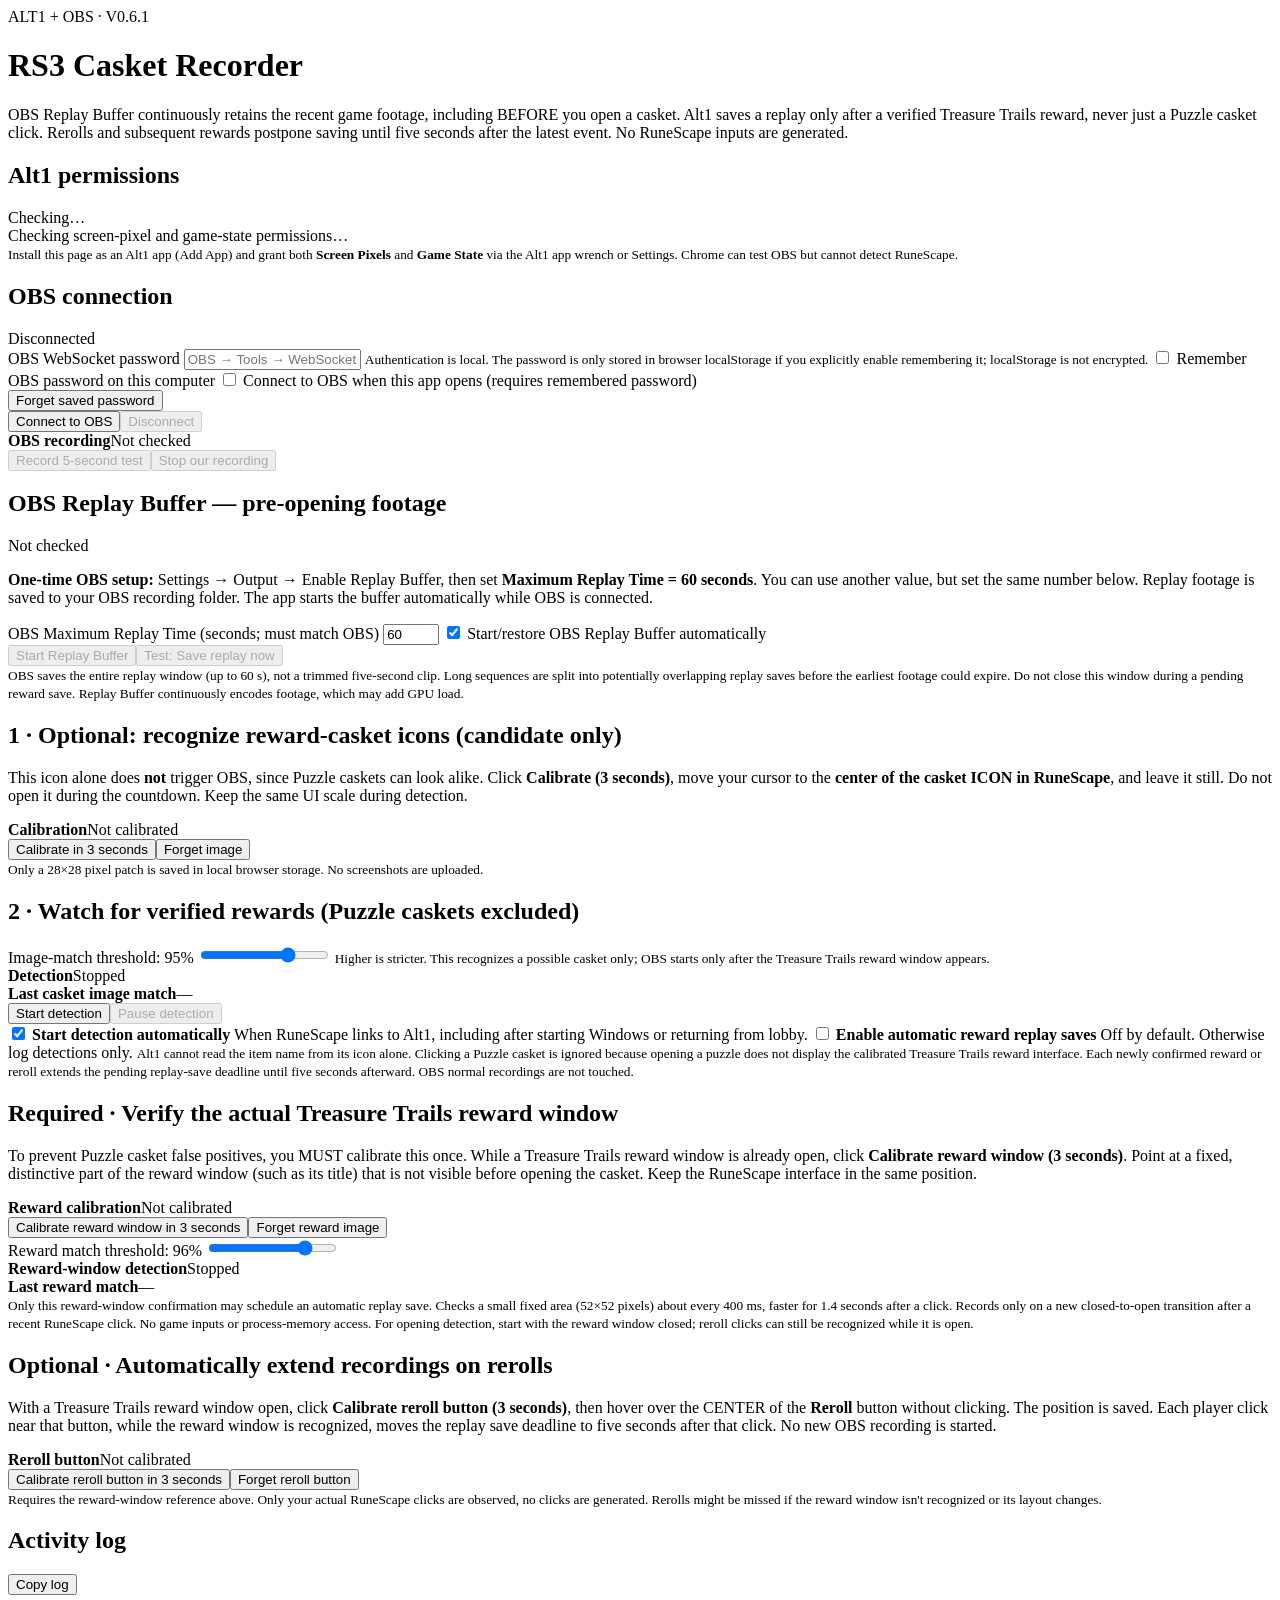
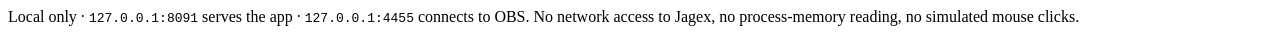
==== index.html @ 1f519b09 "feat: add Alt1 application pages and configuration" ====
<!doctype html>
<!-- launcher-build-v0.6.1 -->
<html lang="en">
<head>
  <meta charset="utf-8">
  <meta name="viewport" content="width=device-width, initial-scale=1">
  <meta http-equiv="Content-Security-Policy" content="default-src 'self'; connect-src 'self' ws://127.0.0.1:4455; script-src 'self'; style-src 'self'; img-src 'self' data:; base-uri 'none'; form-action 'none'">
  <title>RS3 OBS Casket Recorder · v0.6.1</title>
  <link rel="icon" href="icon.png"><link rel="stylesheet" href="style-v0.6.1.css">
  <script src="detector-v0.6.1.js" defer></script><script src="app-v0.6.1.js" defer></script>
</head>
<body>
<main>
  <header>
    <div class="eyebrow">ALT1 + OBS · V0.6.1</div>
    <h1>RS3 Casket Recorder</h1>
    <p>OBS Replay Buffer continuously retains the recent game footage, including BEFORE you open a casket. Alt1 saves a replay only after a verified Treasure Trails reward, never just a Puzzle casket click. Rerolls and subsequent rewards postpone saving until five seconds after the latest event. No RuneScape inputs are generated.</p>
  </header>
  <section class="panel">
    <div class="statusline"><h2>Alt1 permissions</h2><span id="altstatus" class="status disconnected">Checking…</span></div>
    <div id="permissions" class="muted compact">Checking screen-pixel and game-state permissions…</div>
    <small>Install this page as an Alt1 app (Add App) and grant both <strong>Screen Pixels</strong> and <strong>Game State</strong> via the Alt1 app wrench or Settings. Chrome can test OBS but cannot detect RuneScape.</small>
  </section>
  <section class="panel">
    <div class="statusline"><h2>OBS connection</h2><span id="status" class="status disconnected">Disconnected</span></div>
    <label for="password">OBS WebSocket password</label>
    <input type="password" id="password" autocomplete="off" placeholder="OBS → Tools → WebSocket Server Settings">
    <small>Authentication is local. The password is only stored in browser localStorage if you explicitly enable remembering it; localStorage is not encrypted.</small>
    <label class="checkrow"><input type="checkbox" id="rememberPassword"> <span>Remember OBS password on this computer</span></label>
    <label class="checkrow"><input type="checkbox" id="autoConnect"> <span>Connect to OBS when this app opens (requires remembered password)</span></label>
    <div class="buttons"><button id="forgetPassword" class="secondary">Forget saved password</button></div>
    <div class="buttons"><button id="connect">Connect to OBS</button><button id="disconnect" class="secondary" disabled>Disconnect</button></div>
    <div class="statusline statusafter"><strong>OBS recording</strong><span id="recordState" class="muted">Not checked</span></div>
    <div class="buttons"><button id="test" class="secondary" disabled>Record 5-second test</button><button id="stop" class="danger" disabled>Stop our recording</button></div>
  </section>
  <section class="panel">
    <div class="statusline"><h2>OBS Replay Buffer — pre-opening footage</h2><span id="bufferStatus" class="status disconnected">Not checked</span></div>
    <p><strong>One-time OBS setup:</strong> Settings → Output → Enable Replay Buffer, then set <strong>Maximum Replay Time = 60 seconds</strong>. You can use another value, but set the same number below. Replay footage is saved to your OBS recording folder. The app starts the buffer automatically while OBS is connected.</p>
    <label for="replaySeconds">OBS Maximum Replay Time (seconds; must match OBS)</label>
    <input id="replaySeconds" type="number" min="20" max="180" step="1" value="60">
    <label class="checkrow"><input id="autoBuffer" type="checkbox" checked> <span>Start/restore OBS Replay Buffer automatically</span></label>
    <div class="buttons"><button id="bufferStart" class="secondary" disabled>Start Replay Buffer</button><button id="bufferSaveTest" class="secondary" disabled>Test: Save replay now</button></div>
    <small>OBS saves the entire replay window (up to 60 s), not a trimmed five-second clip. Long sequences are split into potentially overlapping replay saves before the earliest footage could expire. Do not close this window during a pending reward save. Replay Buffer continuously encodes footage, which may add GPU load.</small>
  </section>
  <section class="panel">
    <h2>1 · Optional: recognize reward-casket icons (candidate only)</h2>
    <p>This icon alone does <strong>not</strong> trigger OBS, since Puzzle caskets can look alike. Click <strong>Calibrate (3 seconds)</strong>, move your cursor to the <strong>center of the casket ICON in RuneScape</strong>, and leave it still. Do not open it during the countdown. Keep the same UI scale during detection.</p>
    <div class="statusline"><strong>Calibration</strong><span id="calstatus" class="muted">Not calibrated</span></div>
    <div class="buttons"><button id="calibrate">Calibrate in 3 seconds</button><button id="clear" class="secondary">Forget image</button></div>
    <small>Only a 28×28 pixel patch is saved in local browser storage. No screenshots are uploaded.</small>
  </section>
  <section class="panel">
    <h2>2 · Watch for verified rewards (Puzzle caskets excluded)</h2>
    <label for="threshold">Image-match threshold: <output id="thresholdNumber">95%</output></label>
    <input id="threshold" type="range" min="85" max="99" step="1" value="95">
    <small>Higher is stricter. This recognizes a possible casket only; OBS starts only after the Treasure Trails reward window appears.</small>
    <div class="statusline"><strong>Detection</strong><span id="detectStatus" class="muted">Stopped</span></div>
    <div class="statusline"><strong>Last casket image match</strong><span id="confidence" class="muted">—</span></div>
    <div class="buttons"><button id="watch">Start detection</button><button id="unwatch" class="secondary" disabled>Pause detection</button></div>
    <label class="checkrow"><input id="autoWatch" type="checkbox" checked> <span><strong>Start detection automatically</strong> <span class="muted">When RuneScape links to Alt1, including after starting Windows or returning from lobby.</span></span></label>
    <label class="checkrow"><input id="liveRecord" type="checkbox"> <span><strong>Enable automatic reward replay saves</strong> <span class="muted">Off by default. Otherwise log detections only.</span></span></label>
    <small>Alt1 cannot read the item name from its icon alone. Clicking a Puzzle casket is ignored because opening a puzzle does not display the calibrated Treasure Trails reward interface. Each newly confirmed reward or reroll extends the pending replay-save deadline until five seconds afterward. OBS normal recordings are not touched.</small>
  </section>
  <section class="panel">
    <h2>Required · Verify the actual Treasure Trails reward window</h2>
    <p>To prevent Puzzle casket false positives, you MUST calibrate this once. While a Treasure Trails reward window is already open, click <strong>Calibrate reward window (3 seconds)</strong>. Point at a fixed, distinctive part of the reward window (such as its title) that is not visible before opening the casket. Keep the RuneScape interface in the same position.</p>
    <div class="statusline"><strong>Reward calibration</strong><span id="rewardStatus" class="muted">Not calibrated</span></div>
    <div class="buttons"><button id="rewardCalibrate">Calibrate reward window in 3 seconds</button><button id="rewardClear" class="secondary">Forget reward image</button></div>
    <label for="rewardThreshold">Reward match threshold: <output id="rewardThresholdNumber">96%</output></label>
    <input type="range" id="rewardThreshold" min="85" max="99" value="96" step="1">
    <div class="statusline"><strong>Reward-window detection</strong><span class="muted" id="rewardDetectStatus">Stopped</span></div><div class="statusline"><strong>Last reward match</strong><span class="muted" id="rewardConfidence">—</span></div>
    <small>Only this reward-window confirmation may schedule an automatic replay save. Checks a small fixed area (52×52 pixels) about every 400 ms, faster for 1.4 seconds after a click. Records only on a new closed-to-open transition after a recent RuneScape click. No game inputs or process-memory access. For opening detection, start with the reward window closed; reroll clicks can still be recognized while it is open.</small>
  </section>
  <section class="panel">
    <h2>Optional · Automatically extend recordings on rerolls</h2>
    <p>With a Treasure Trails reward window open, click <strong>Calibrate reroll button (3 seconds)</strong>, then hover over the CENTER of the <strong>Reroll</strong> button without clicking. The position is saved. Each player click near that button, while the reward window is recognized, moves the replay save deadline to five seconds after that click. No new OBS recording is started.</p>
    <div class="statusline"><strong>Reroll button</strong><span class="muted" id="rerollStatus">Not calibrated</span></div>
    <div class="buttons"><button id="rerollCalibrate">Calibrate reroll button in 3 seconds</button><button id="rerollClear" class="secondary">Forget reroll button</button></div>
    <small>Requires the reward-window reference above. Only your actual RuneScape clicks are observed, no clicks are generated. Rerolls might be missed if the reward window isn't recognized or its layout changes.</small>
  </section>
  <section class="panel">
    <div class="statusline"><h2>Activity log</h2><button id="copy" class="secondary small">Copy log</button></div>
    <pre id="log" aria-live="polite"></pre>
  </section>
  <footer>Local only · <code>127.0.0.1:8091</code> serves the app · <code>127.0.0.1:4455</code> connects to OBS. No network access to Jagex, no process-memory reading, no simulated mouse clicks.</footer>
</main>
</body></html>
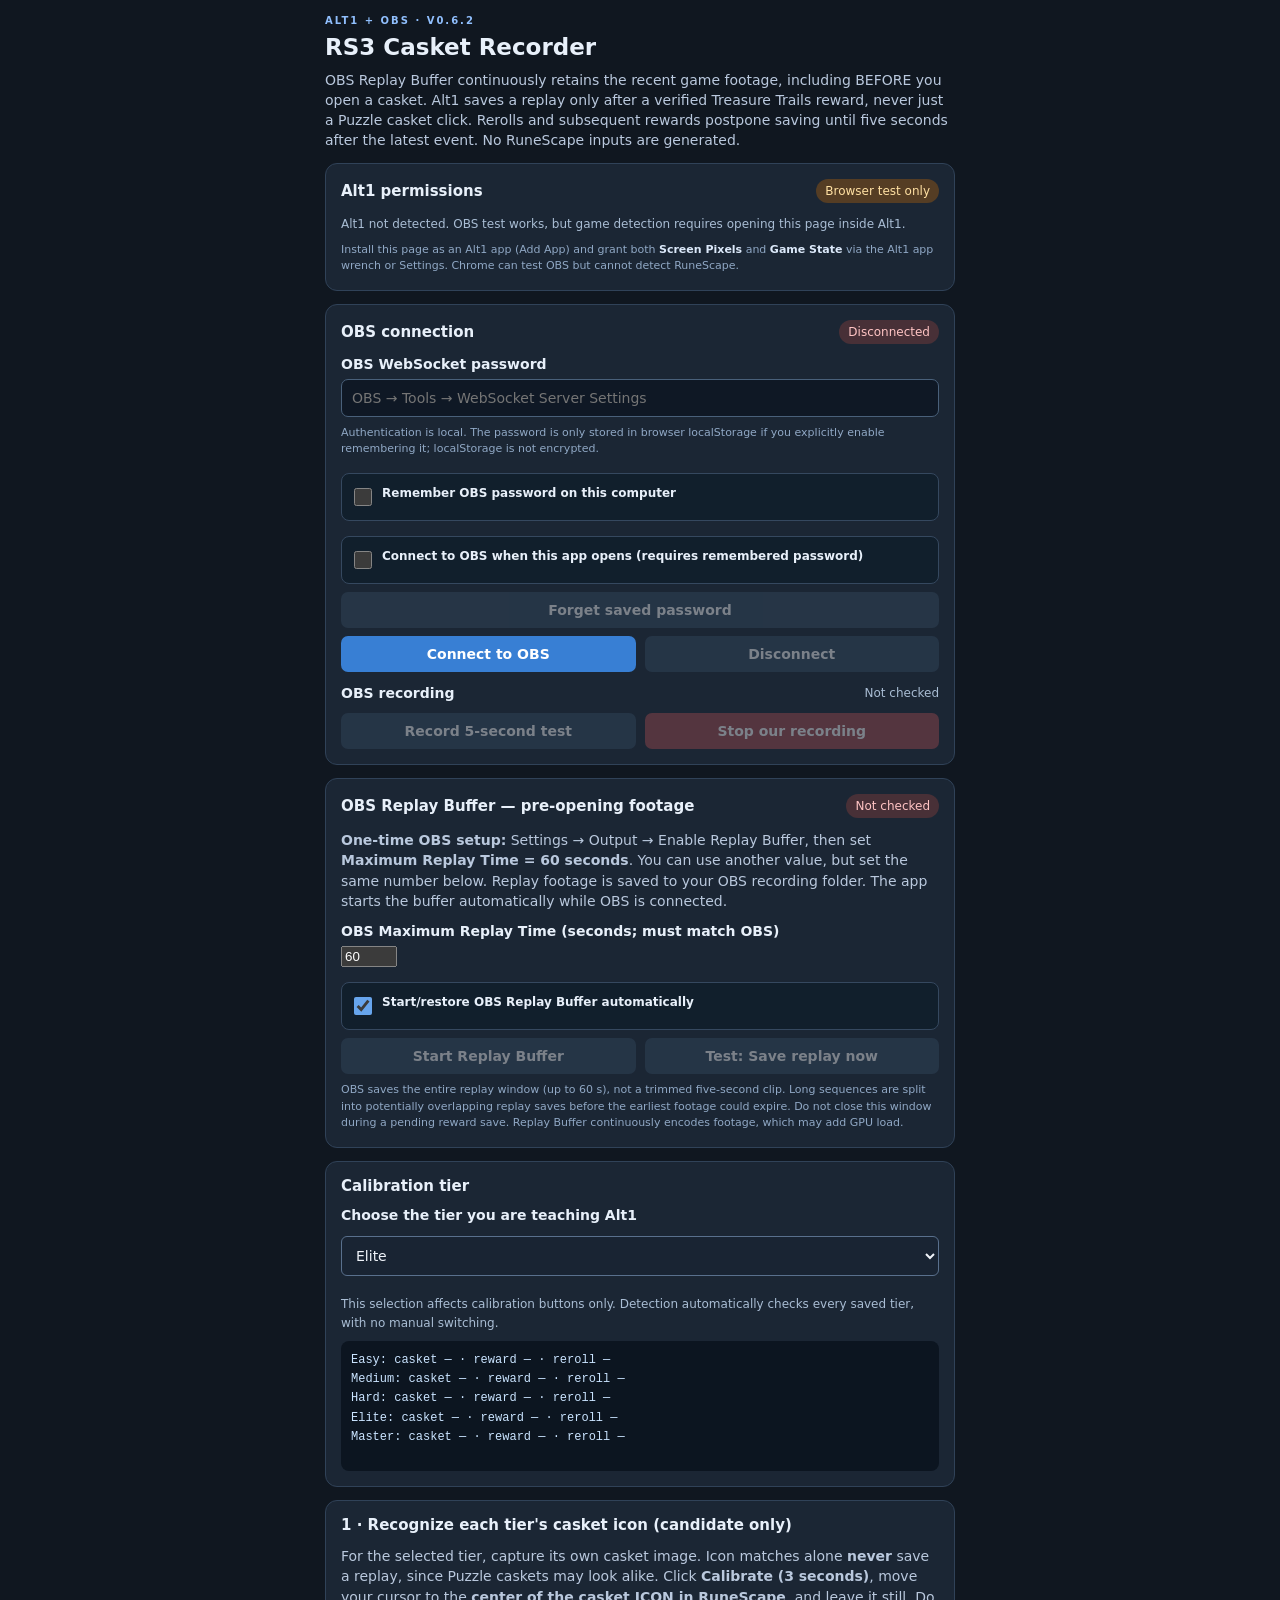
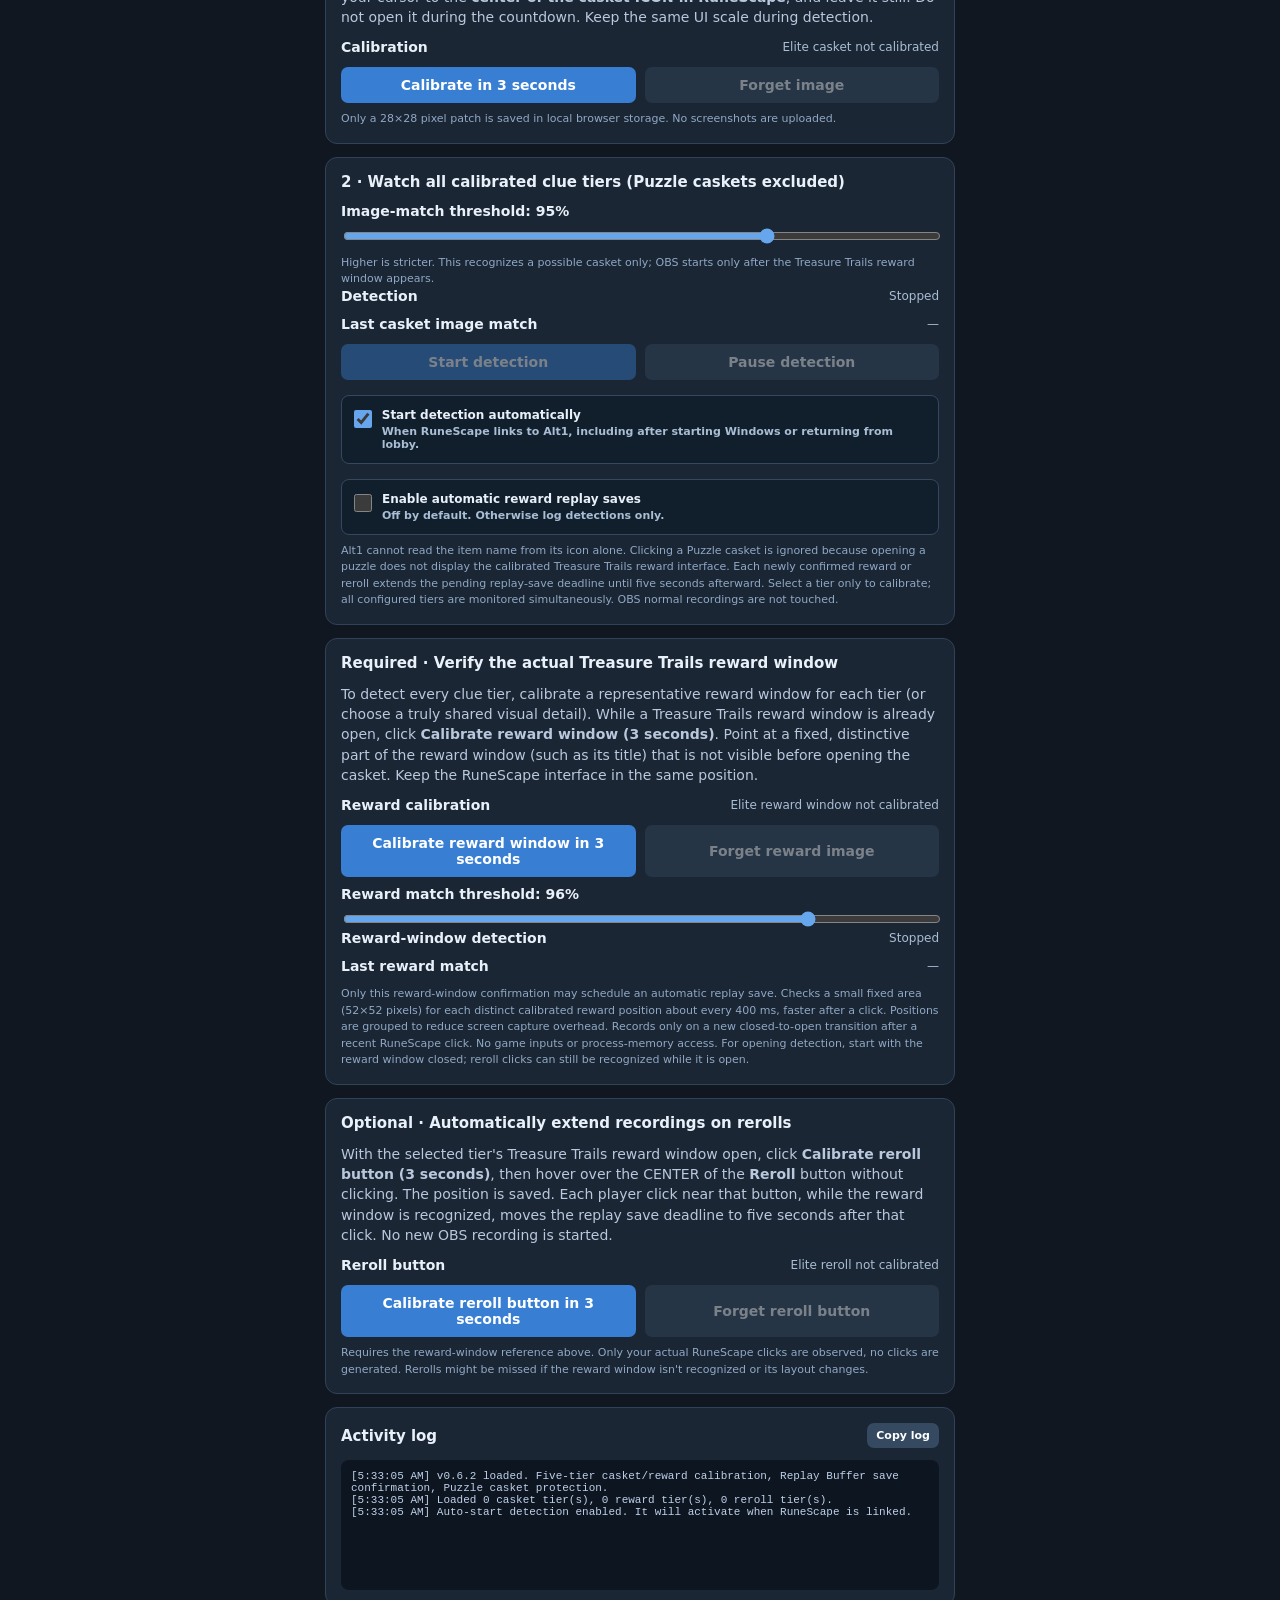
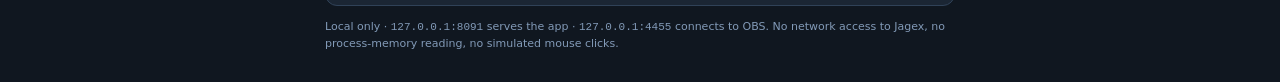
==== commit 2e1153ad: "Release v0.6.2 - Multi-tier clue casket support" ====
--- a/index.html
+++ b/index.html
@@ -1,18 +1,18 @@
 <!doctype html>
-<!-- launcher-build-v0.6.1 -->
+<!-- launcher-build-v0.6.2 -->
 <html lang="en">
 <head>
   <meta charset="utf-8">
   <meta name="viewport" content="width=device-width, initial-scale=1">
   <meta http-equiv="Content-Security-Policy" content="default-src 'self'; connect-src 'self' ws://127.0.0.1:4455; script-src 'self'; style-src 'self'; img-src 'self' data:; base-uri 'none'; form-action 'none'">
-  <title>RS3 OBS Casket Recorder · v0.6.1</title>
-  <link rel="icon" href="icon.png"><link rel="stylesheet" href="style-v0.6.1.css">
-  <script src="detector-v0.6.1.js" defer></script><script src="app-v0.6.1.js" defer></script>
+  <title>RS3 OBS Casket Recorder · v0.6.2</title>
+  <link rel="icon" href="icon.png"><link rel="stylesheet" href="style-v0.6.2.css">
+  <script src="detector-v0.6.2.js" defer></script><script src="app-v0.6.2.js" defer></script>
 </head>
 <body>
 <main>
   <header>
-    <div class="eyebrow">ALT1 + OBS · V0.6.1</div>
+    <div class="eyebrow">ALT1 + OBS · V0.6.2</div>
     <h1>RS3 Casket Recorder</h1>
     <p>OBS Replay Buffer continuously retains the recent game footage, including BEFORE you open a casket. Alt1 saves a replay only after a verified Treasure Trails reward, never just a Puzzle casket click. Rerolls and subsequent rewards postpone saving until five seconds after the latest event. No RuneScape inputs are generated.</p>
   </header>
@@ -43,14 +43,23 @@
     <small>OBS saves the entire replay window (up to 60 s), not a trimmed five-second clip. Long sequences are split into potentially overlapping replay saves before the earliest footage could expire. Do not close this window during a pending reward save. Replay Buffer continuously encodes footage, which may add GPU load.</small>
   </section>
   <section class="panel">
-    <h2>1 · Optional: recognize reward-casket icons (candidate only)</h2>
-    <p>This icon alone does <strong>not</strong> trigger OBS, since Puzzle caskets can look alike. Click <strong>Calibrate (3 seconds)</strong>, move your cursor to the <strong>center of the casket ICON in RuneScape</strong>, and leave it still. Do not open it during the countdown. Keep the same UI scale during detection.</p>
+    <h2>Calibration tier</h2>
+    <label for="tierSelect">Choose the tier you are teaching Alt1</label>
+    <select id="tierSelect">
+      <option value="easy">Easy</option><option value="medium">Medium</option><option value="hard">Hard</option><option value="elite" selected>Elite</option><option value="master">Master</option>
+    </select>
+    <p class="muted compact">This selection affects calibration buttons only. Detection automatically checks every saved tier, with no manual switching.</p>
+    <pre id="tierSummary" class="tier-summary">Loading saved tier calibrations…</pre>
+  </section>
+  <section class="panel">
+    <h2>1 · Recognize each tier's casket icon (candidate only)</h2>
+    <p>For the selected tier, capture its own casket image. Icon matches alone <strong>never</strong> save a replay, since Puzzle caskets may look alike. Click <strong>Calibrate (3 seconds)</strong>, move your cursor to the <strong>center of the casket ICON in RuneScape</strong>, and leave it still. Do not open it during the countdown. Keep the same UI scale during detection.</p>
     <div class="statusline"><strong>Calibration</strong><span id="calstatus" class="muted">Not calibrated</span></div>
     <div class="buttons"><button id="calibrate">Calibrate in 3 seconds</button><button id="clear" class="secondary">Forget image</button></div>
     <small>Only a 28×28 pixel patch is saved in local browser storage. No screenshots are uploaded.</small>
   </section>
   <section class="panel">
-    <h2>2 · Watch for verified rewards (Puzzle caskets excluded)</h2>
+    <h2>2 · Watch all calibrated clue tiers (Puzzle caskets excluded)</h2>
     <label for="threshold">Image-match threshold: <output id="thresholdNumber">95%</output></label>
     <input id="threshold" type="range" min="85" max="99" step="1" value="95">
     <small>Higher is stricter. This recognizes a possible casket only; OBS starts only after the Treasure Trails reward window appears.</small>
@@ -59,21 +68,21 @@
     <div class="buttons"><button id="watch">Start detection</button><button id="unwatch" class="secondary" disabled>Pause detection</button></div>
     <label class="checkrow"><input id="autoWatch" type="checkbox" checked> <span><strong>Start detection automatically</strong> <span class="muted">When RuneScape links to Alt1, including after starting Windows or returning from lobby.</span></span></label>
     <label class="checkrow"><input id="liveRecord" type="checkbox"> <span><strong>Enable automatic reward replay saves</strong> <span class="muted">Off by default. Otherwise log detections only.</span></span></label>
-    <small>Alt1 cannot read the item name from its icon alone. Clicking a Puzzle casket is ignored because opening a puzzle does not display the calibrated Treasure Trails reward interface. Each newly confirmed reward or reroll extends the pending replay-save deadline until five seconds afterward. OBS normal recordings are not touched.</small>
+    <small>Alt1 cannot read the item name from its icon alone. Clicking a Puzzle casket is ignored because opening a puzzle does not display the calibrated Treasure Trails reward interface. Each newly confirmed reward or reroll extends the pending replay-save deadline until five seconds afterward. Select a tier only to calibrate; all configured tiers are monitored simultaneously. OBS normal recordings are not touched.</small>
   </section>
   <section class="panel">
     <h2>Required · Verify the actual Treasure Trails reward window</h2>
-    <p>To prevent Puzzle casket false positives, you MUST calibrate this once. While a Treasure Trails reward window is already open, click <strong>Calibrate reward window (3 seconds)</strong>. Point at a fixed, distinctive part of the reward window (such as its title) that is not visible before opening the casket. Keep the RuneScape interface in the same position.</p>
+    <p>To detect every clue tier, calibrate a representative reward window for each tier (or choose a truly shared visual detail). While a Treasure Trails reward window is already open, click <strong>Calibrate reward window (3 seconds)</strong>. Point at a fixed, distinctive part of the reward window (such as its title) that is not visible before opening the casket. Keep the RuneScape interface in the same position.</p>
     <div class="statusline"><strong>Reward calibration</strong><span id="rewardStatus" class="muted">Not calibrated</span></div>
     <div class="buttons"><button id="rewardCalibrate">Calibrate reward window in 3 seconds</button><button id="rewardClear" class="secondary">Forget reward image</button></div>
     <label for="rewardThreshold">Reward match threshold: <output id="rewardThresholdNumber">96%</output></label>
     <input type="range" id="rewardThreshold" min="85" max="99" value="96" step="1">
     <div class="statusline"><strong>Reward-window detection</strong><span class="muted" id="rewardDetectStatus">Stopped</span></div><div class="statusline"><strong>Last reward match</strong><span class="muted" id="rewardConfidence">—</span></div>
-    <small>Only this reward-window confirmation may schedule an automatic replay save. Checks a small fixed area (52×52 pixels) about every 400 ms, faster for 1.4 seconds after a click. Records only on a new closed-to-open transition after a recent RuneScape click. No game inputs or process-memory access. For opening detection, start with the reward window closed; reroll clicks can still be recognized while it is open.</small>
+    <small>Only this reward-window confirmation may schedule an automatic replay save. Checks a small fixed area (52×52 pixels) for each distinct calibrated reward position about every 400 ms, faster after a click. Positions are grouped to reduce screen capture overhead. Records only on a new closed-to-open transition after a recent RuneScape click. No game inputs or process-memory access. For opening detection, start with the reward window closed; reroll clicks can still be recognized while it is open.</small>
   </section>
   <section class="panel">
     <h2>Optional · Automatically extend recordings on rerolls</h2>
-    <p>With a Treasure Trails reward window open, click <strong>Calibrate reroll button (3 seconds)</strong>, then hover over the CENTER of the <strong>Reroll</strong> button without clicking. The position is saved. Each player click near that button, while the reward window is recognized, moves the replay save deadline to five seconds after that click. No new OBS recording is started.</p>
+    <p>With the selected tier's Treasure Trails reward window open, click <strong>Calibrate reroll button (3 seconds)</strong>, then hover over the CENTER of the <strong>Reroll</strong> button without clicking. The position is saved. Each player click near that button, while the reward window is recognized, moves the replay save deadline to five seconds after that click. No new OBS recording is started.</p>
     <div class="statusline"><strong>Reroll button</strong><span class="muted" id="rerollStatus">Not calibrated</span></div>
     <div class="buttons"><button id="rerollCalibrate">Calibrate reroll button in 3 seconds</button><button id="rerollClear" class="secondary">Forget reroll button</button></div>
     <small>Requires the reward-window reference above. Only your actual RuneScape clicks are observed, no clicks are generated. Rerolls might be missed if the reward window isn't recognized or its layout changes.</small>
@@ -84,4 +93,4 @@
   </section>
   <footer>Local only · <code>127.0.0.1:8091</code> serves the app · <code>127.0.0.1:4455</code> connects to OBS. No network access to Jagex, no process-memory reading, no simulated mouse clicks.</footer>
 </main>
-</body></html>+</body></html>
--- a/style-v0.6.2.css
+++ b/style-v0.6.2.css
@@ -0,0 +1,5 @@
+:root{color-scheme:dark;font-family:Segoe UI,system-ui,Arial,sans-serif;background:#101720;color:#e8f0fa;font-size:14px}*{box-sizing:border-box}body{margin:0}main{max-width:660px;padding:15px;margin:auto}.eyebrow{color:#90bffd;letter-spacing:2px;font-size:10px;font-weight:800}h1{font-size:23px;line-height:1.2;margin:8px 0}h2{margin:0 0 12px;font-size:15px}p{color:#b9c8dd;line-height:1.45;margin:7px 0 12px}.panel{background:#1b2634;border:1px solid #304258;border-radius:12px;padding:15px;margin:0 0 13px}.statusline{display:flex;justify-content:space-between;gap:12px;align-items:center;margin-bottom:12px}.statusline h2{margin:0}.statusafter{margin-top:13px}.muted{color:#a9bdd4;font-size:12px}.compact{line-height:1.6;margin-bottom:8px}.status{font-size:12px;padding:5px 9px;border-radius:16px;background:#483037;color:#ffc4c4;white-space:nowrap}.status.connected{background:#204b37;color:#a5f6ca}.status.connecting{background:#52411b;color:#ffe0a3}.status.armed{background:#1f4b39;color:#a5f6ca}.status.warn{background:#553d24;color:#ffe0a3}label{font-weight:650;display:block;margin:9px 0 7px}input[type=password]{width:100%;background:#0f1825;border:1px solid #49607a;padding:10px;border-radius:7px;color:#fff;font:inherit}input:focus{outline:2px solid #5d9fec}input[type=range]{width:100%;accent-color:#66a6ed}.buttons{display:flex;gap:9px;margin-top:8px}button{flex:1;border:0;border-radius:7px;padding:10px 11px;background:#387fd4;color:white;cursor:pointer;font:inherit;font-weight:700}button.secondary{background:#354a61}button.danger{background:#a34a50}button:disabled{opacity:.42;cursor:not-allowed}button:hover:not(:disabled){filter:brightness(1.13)}button.small{flex:0 0 auto;padding:6px 9px;font-size:11px}small{color:#90a8c5;font-size:11px;line-height:1.5;display:block;margin:8px 0 0}small strong{color:#dce9fa}pre{white-space:pre-wrap;overflow:auto;word-break:break-word;max-height:220px;min-height:130px;background:#0c1520;padding:10px;border-radius:8px;font-size:11px;color:#bfd0e8;margin:0}.checkrow{background:#111f2c;border:1px solid #35485f;border-radius:8px;padding:12px;display:flex;align-items:flex-start;gap:10px;margin-top:15px}.checkrow input{width:18px;height:18px;accent-color:#67a5ed;margin:2px 0}.checkrow span{font-size:12px}.checkrow .muted{display:block;margin-top:3px;font-size:11px}footer{color:#829ab7;font-size:11px;line-height:1.5;padding-bottom:15px}
+
+/* v0.6.2 multi-tier setup */
+select { width:100%; background:#192433; color:#f0f4fa; border:1px solid #59708d; border-radius:6px; padding:10px; font:inherit; margin:6px 0 12px; }
+.tier-summary { white-space:pre-wrap; font-size:12px; line-height:1.6; color:#cae4ff; max-height:none; }
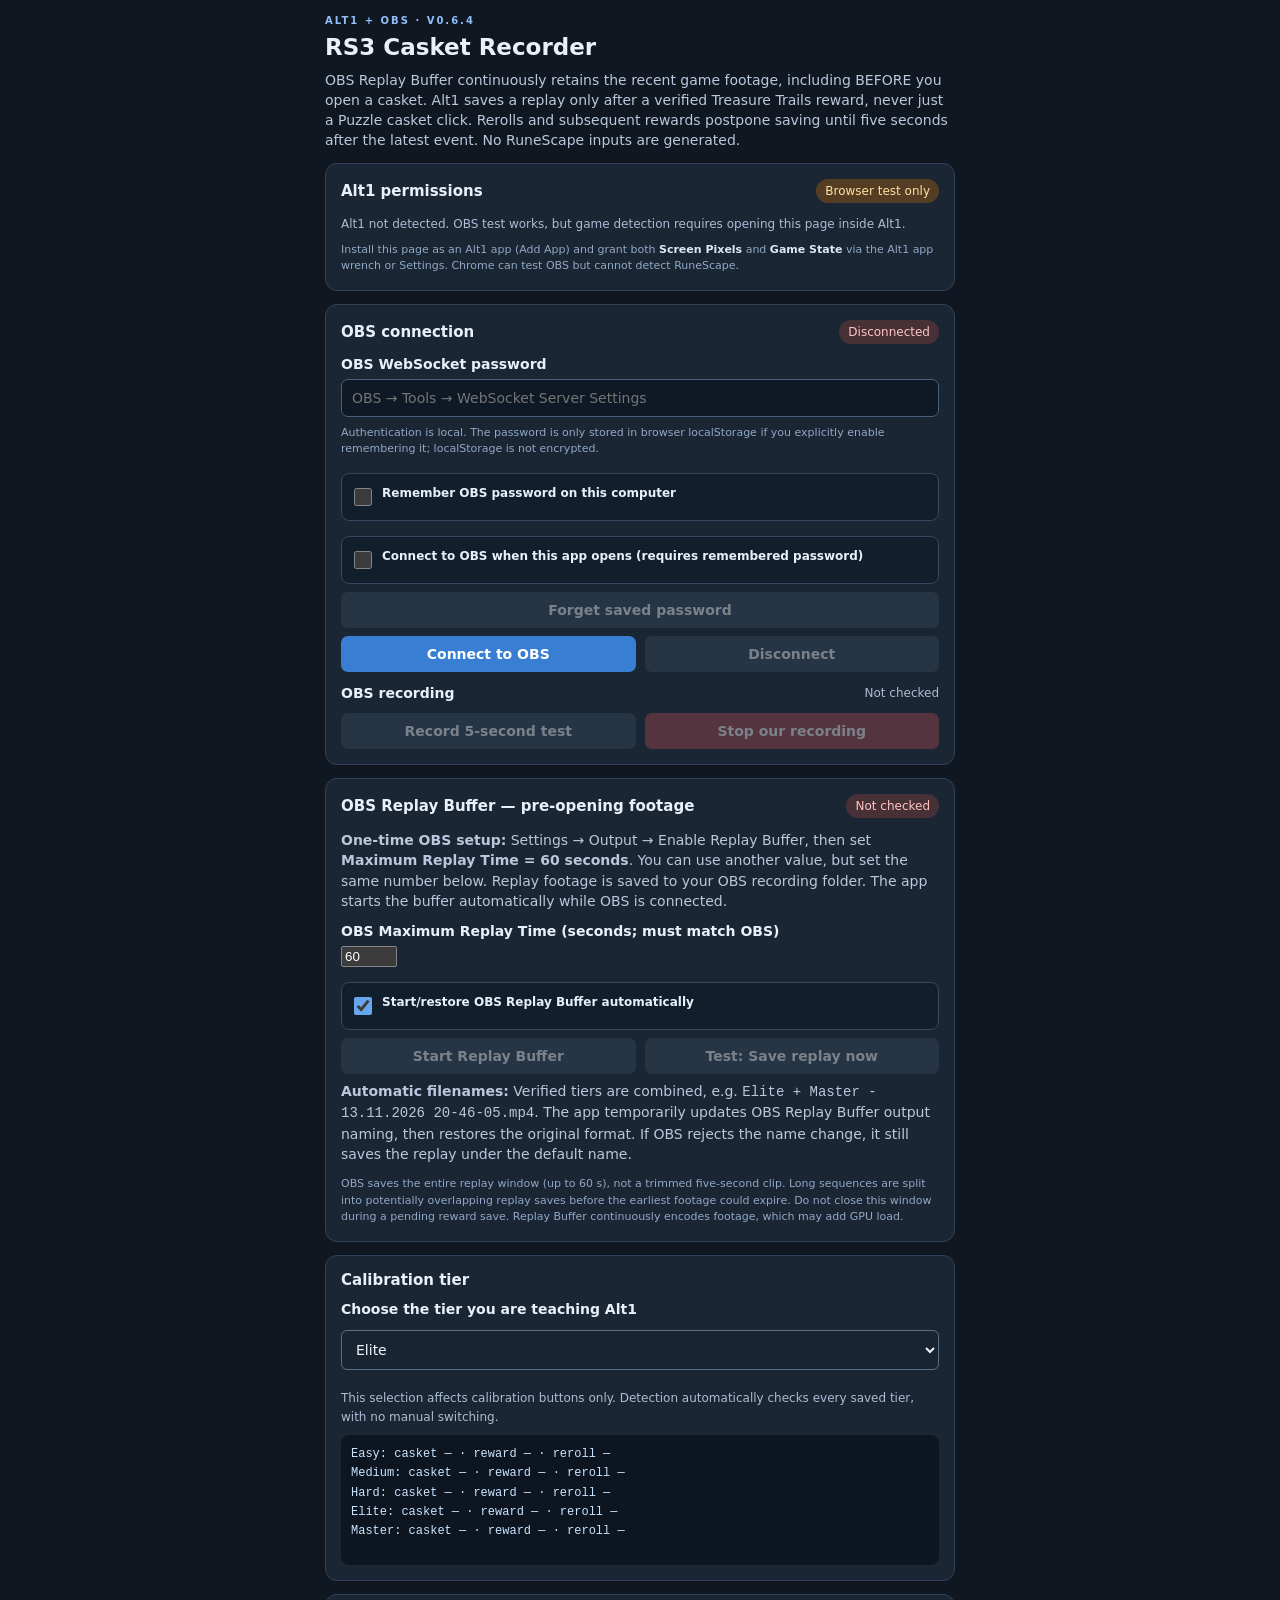
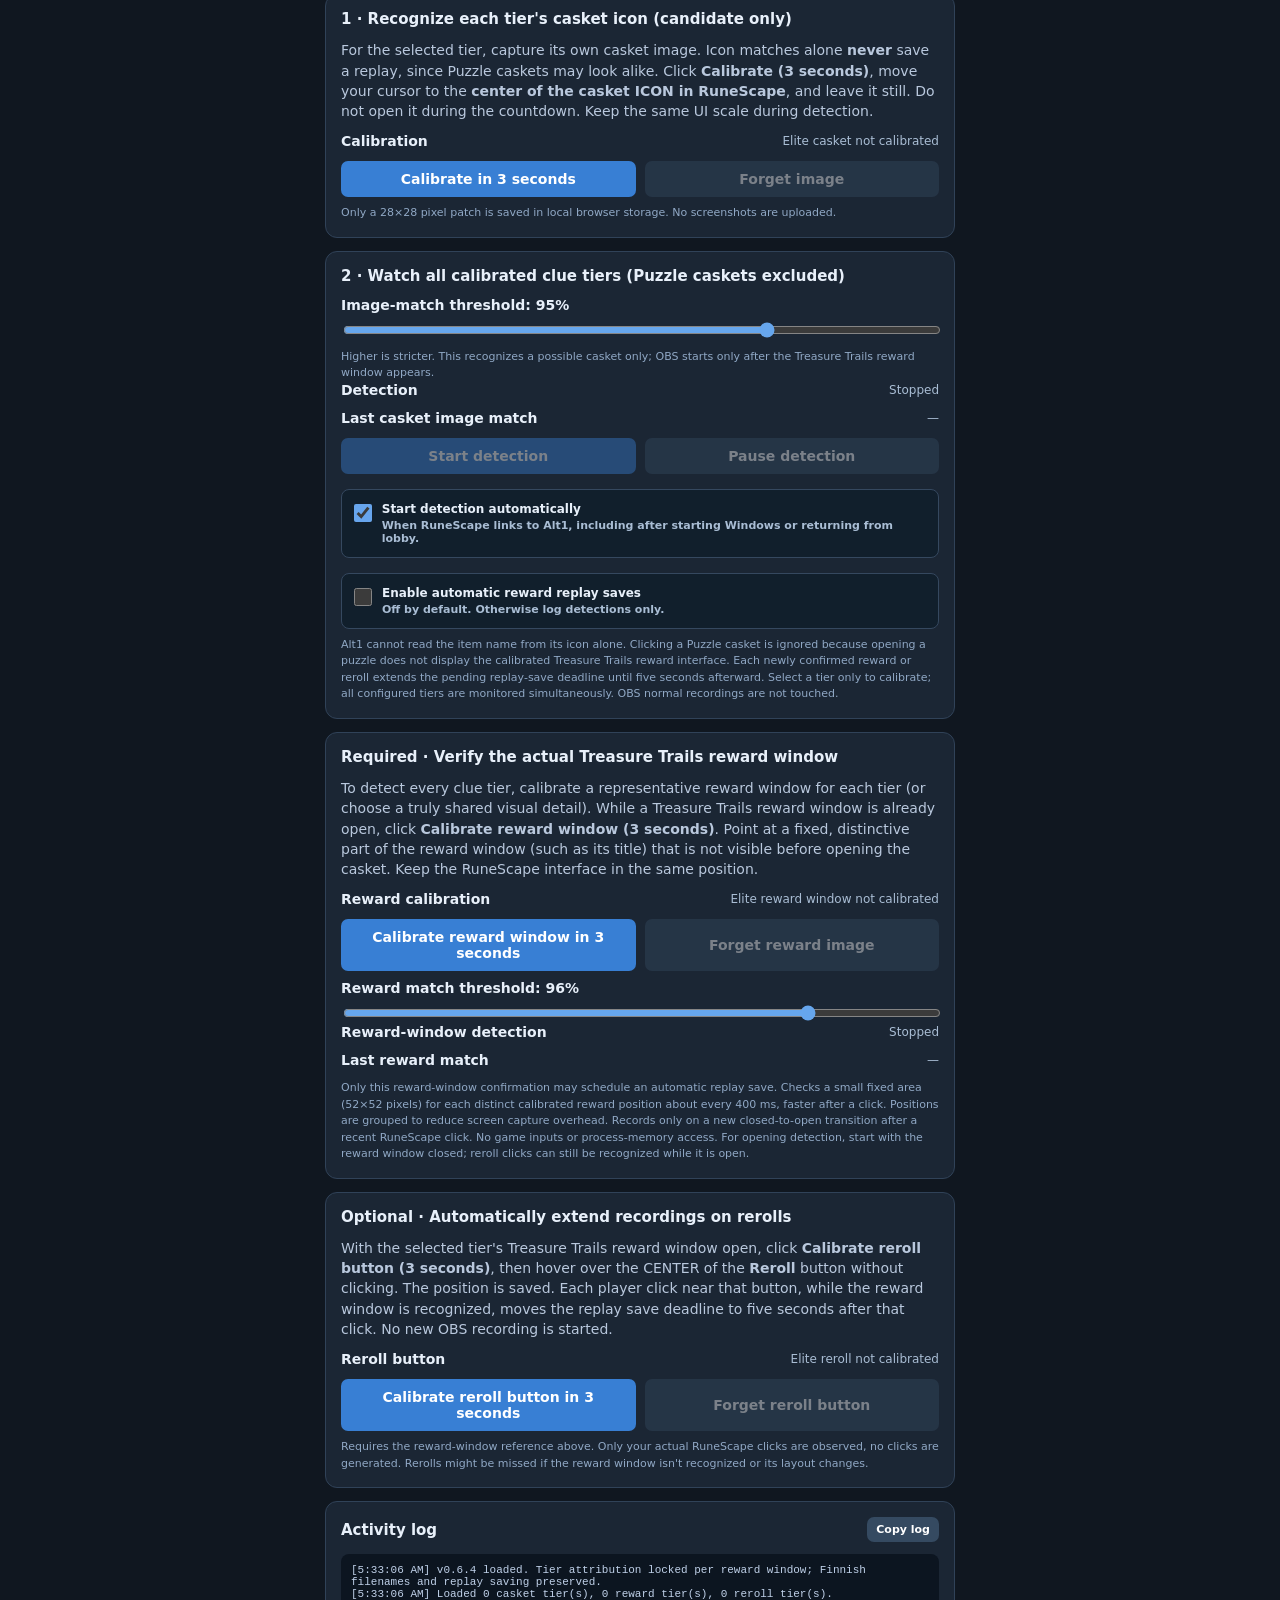
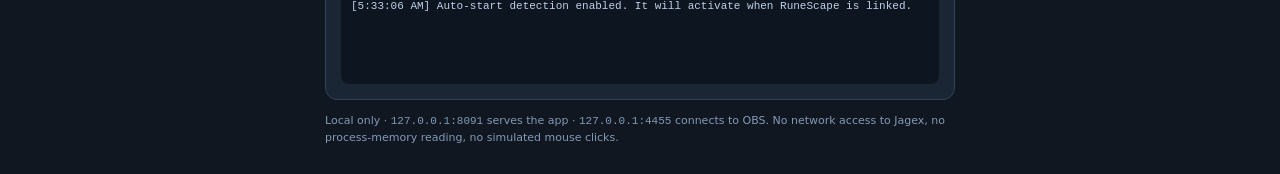
==== commit b813aa6c: "0.6.4" ====
--- a/index.html
+++ b/index.html
@@ -1,18 +1,18 @@
 <!doctype html>
-<!-- launcher-build-v0.6.2 -->
+<!-- launcher-build-v0.6.4 -->
 <html lang="en">
 <head>
   <meta charset="utf-8">
   <meta name="viewport" content="width=device-width, initial-scale=1">
   <meta http-equiv="Content-Security-Policy" content="default-src 'self'; connect-src 'self' ws://127.0.0.1:4455; script-src 'self'; style-src 'self'; img-src 'self' data:; base-uri 'none'; form-action 'none'">
-  <title>RS3 OBS Casket Recorder · v0.6.2</title>
-  <link rel="icon" href="icon.png"><link rel="stylesheet" href="style-v0.6.2.css">
-  <script src="detector-v0.6.2.js" defer></script><script src="app-v0.6.2.js" defer></script>
+  <title>RS3 OBS Casket Recorder · v0.6.4</title>
+  <link rel="icon" href="icon.png"><link rel="stylesheet" href="style-v0.6.4.css">
+  <script src="detector-v0.6.4.js" defer></script><script src="app-v0.6.4.js" defer></script>
 </head>
 <body>
 <main>
   <header>
-    <div class="eyebrow">ALT1 + OBS · V0.6.2</div>
+    <div class="eyebrow">ALT1 + OBS · V0.6.4</div>
     <h1>RS3 Casket Recorder</h1>
     <p>OBS Replay Buffer continuously retains the recent game footage, including BEFORE you open a casket. Alt1 saves a replay only after a verified Treasure Trails reward, never just a Puzzle casket click. Rerolls and subsequent rewards postpone saving until five seconds after the latest event. No RuneScape inputs are generated.</p>
   </header>
@@ -40,6 +40,7 @@
     <input id="replaySeconds" type="number" min="20" max="180" step="1" value="60">
     <label class="checkrow"><input id="autoBuffer" type="checkbox" checked> <span>Start/restore OBS Replay Buffer automatically</span></label>
     <div class="buttons"><button id="bufferStart" class="secondary" disabled>Start Replay Buffer</button><button id="bufferSaveTest" class="secondary" disabled>Test: Save replay now</button></div>
+    <p><strong>Automatic filenames:</strong> Verified tiers are combined, e.g. <code>Elite + Master - 13.11.2026 20-46-05.mp4</code>. The app temporarily updates OBS Replay Buffer output naming, then restores the original format. If OBS rejects the name change, it still saves the replay under the default name.</p>
     <small>OBS saves the entire replay window (up to 60 s), not a trimmed five-second clip. Long sequences are split into potentially overlapping replay saves before the earliest footage could expire. Do not close this window during a pending reward save. Replay Buffer continuously encodes footage, which may add GPU load.</small>
   </section>
   <section class="panel">
--- a/style-v0.6.4.css
+++ b/style-v0.6.4.css
@@ -0,0 +1,5 @@
+:root{color-scheme:dark;font-family:Segoe UI,system-ui,Arial,sans-serif;background:#101720;color:#e8f0fa;font-size:14px}*{box-sizing:border-box}body{margin:0}main{max-width:660px;padding:15px;margin:auto}.eyebrow{color:#90bffd;letter-spacing:2px;font-size:10px;font-weight:800}h1{font-size:23px;line-height:1.2;margin:8px 0}h2{margin:0 0 12px;font-size:15px}p{color:#b9c8dd;line-height:1.45;margin:7px 0 12px}.panel{background:#1b2634;border:1px solid #304258;border-radius:12px;padding:15px;margin:0 0 13px}.statusline{display:flex;justify-content:space-between;gap:12px;align-items:center;margin-bottom:12px}.statusline h2{margin:0}.statusafter{margin-top:13px}.muted{color:#a9bdd4;font-size:12px}.compact{line-height:1.6;margin-bottom:8px}.status{font-size:12px;padding:5px 9px;border-radius:16px;background:#483037;color:#ffc4c4;white-space:nowrap}.status.connected{background:#204b37;color:#a5f6ca}.status.connecting{background:#52411b;color:#ffe0a3}.status.armed{background:#1f4b39;color:#a5f6ca}.status.warn{background:#553d24;color:#ffe0a3}label{font-weight:650;display:block;margin:9px 0 7px}input[type=password]{width:100%;background:#0f1825;border:1px solid #49607a;padding:10px;border-radius:7px;color:#fff;font:inherit}input:focus{outline:2px solid #5d9fec}input[type=range]{width:100%;accent-color:#66a6ed}.buttons{display:flex;gap:9px;margin-top:8px}button{flex:1;border:0;border-radius:7px;padding:10px 11px;background:#387fd4;color:white;cursor:pointer;font:inherit;font-weight:700}button.secondary{background:#354a61}button.danger{background:#a34a50}button:disabled{opacity:.42;cursor:not-allowed}button:hover:not(:disabled){filter:brightness(1.13)}button.small{flex:0 0 auto;padding:6px 9px;font-size:11px}small{color:#90a8c5;font-size:11px;line-height:1.5;display:block;margin:8px 0 0}small strong{color:#dce9fa}pre{white-space:pre-wrap;overflow:auto;word-break:break-word;max-height:220px;min-height:130px;background:#0c1520;padding:10px;border-radius:8px;font-size:11px;color:#bfd0e8;margin:0}.checkrow{background:#111f2c;border:1px solid #35485f;border-radius:8px;padding:12px;display:flex;align-items:flex-start;gap:10px;margin-top:15px}.checkrow input{width:18px;height:18px;accent-color:#67a5ed;margin:2px 0}.checkrow span{font-size:12px}.checkrow .muted{display:block;margin-top:3px;font-size:11px}footer{color:#829ab7;font-size:11px;line-height:1.5;padding-bottom:15px}
+
+/* v0.6.3 multi-tier setup */
+select { width:100%; background:#192433; color:#f0f4fa; border:1px solid #59708d; border-radius:6px; padding:10px; font:inherit; margin:6px 0 12px; }
+.tier-summary { white-space:pre-wrap; font-size:12px; line-height:1.6; color:#cae4ff; max-height:none; }
